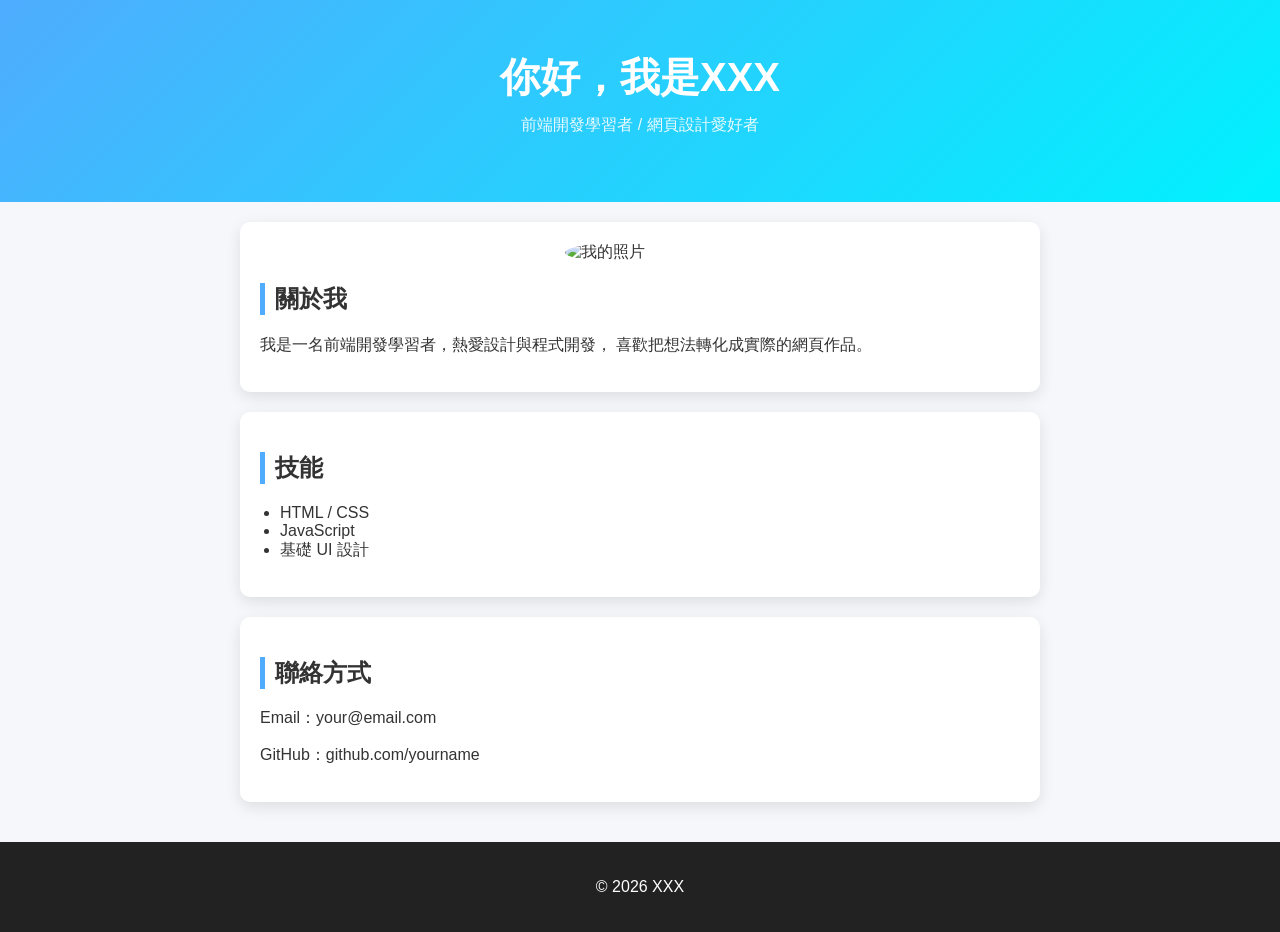
==== index.html @ 22369a3c "Finish introduction web" ====
<!DOCTYPE html>
<html lang="zh-Hant">
<head>
    <meta charset="UTF-8">
    <meta name="viewport" content="width=device-width, initial-scale=1.0">
    <title>我的自我介紹</title>

    <style>
        body {
            margin: 0;
            font-family: Arial, sans-serif;
            background: #f5f7fa;
            color: #333;
        }

        header {
            background: linear-gradient(135deg, #4facfe, #00f2fe);
            color: white;
            text-align: center;
            padding: 50px 20px;
        }

        header h1 {
            margin: 0;
            font-size: 2.5em;
        }

        header p {
            margin-top: 10px;
            opacity: 0.9;
        }

        .container {
            max-width: 800px;
            margin: auto;
            padding: 20px;
        }

        section {
            background: white;
            margin-bottom: 20px;
            padding: 20px;
            border-radius: 10px;
            box-shadow: 0 5px 15px rgba(0,0,0,0.1);
            animation: fadeIn 1s ease;
        }

        img {
            width: 150px;
            border-radius: 50%;
            display: block;
            margin: 0 auto 15px;
        }

        h2 {
            border-left: 5px solid #4facfe;
            padding-left: 10px;
        }

        ul {
            padding-left: 20px;
        }

        footer {
            text-align: center;
            padding: 20px;
            background: #222;
            color: white;
        }

        /* 簡單動畫 */
        @keyframes fadeIn {
            from {
                opacity: 0;
                transform: translateY(20px);
            }
            to {
                opacity: 1;
                transform: translateY(0);
            }
        }

        /* 手機版 */
        @media (max-width: 600px) {
            header h1 {
                font-size: 2em;
            }
        }
    </style>
</head>

<body>

<header>
    <h1>你好，我是XXX</h1>
    <p>前端開發學習者 / 網頁設計愛好者</p>
</header>

<div class="container">

    <section>
        <img src="your-photo.jpg" alt="我的照片">
        <h2>關於我</h2>
        <p>
            我是一名前端開發學習者，熱愛設計與程式開發，
            喜歡把想法轉化成實際的網頁作品。
        </p>
    </section>

    <section>
        <h2>技能</h2>
        <ul>
            <li>HTML / CSS</li>
            <li>JavaScript</li>
            <li>基礎 UI 設計</li>
        </ul>
    </section>

    <section>
        <h2>聯絡方式</h2>
        <p>Email：your@email.com</p>
        <p>GitHub：github.com/yourname</p>
    </section>

</div>

<footer>
    <p>© 2026 XXX</p>
</footer>

</body>
</html>
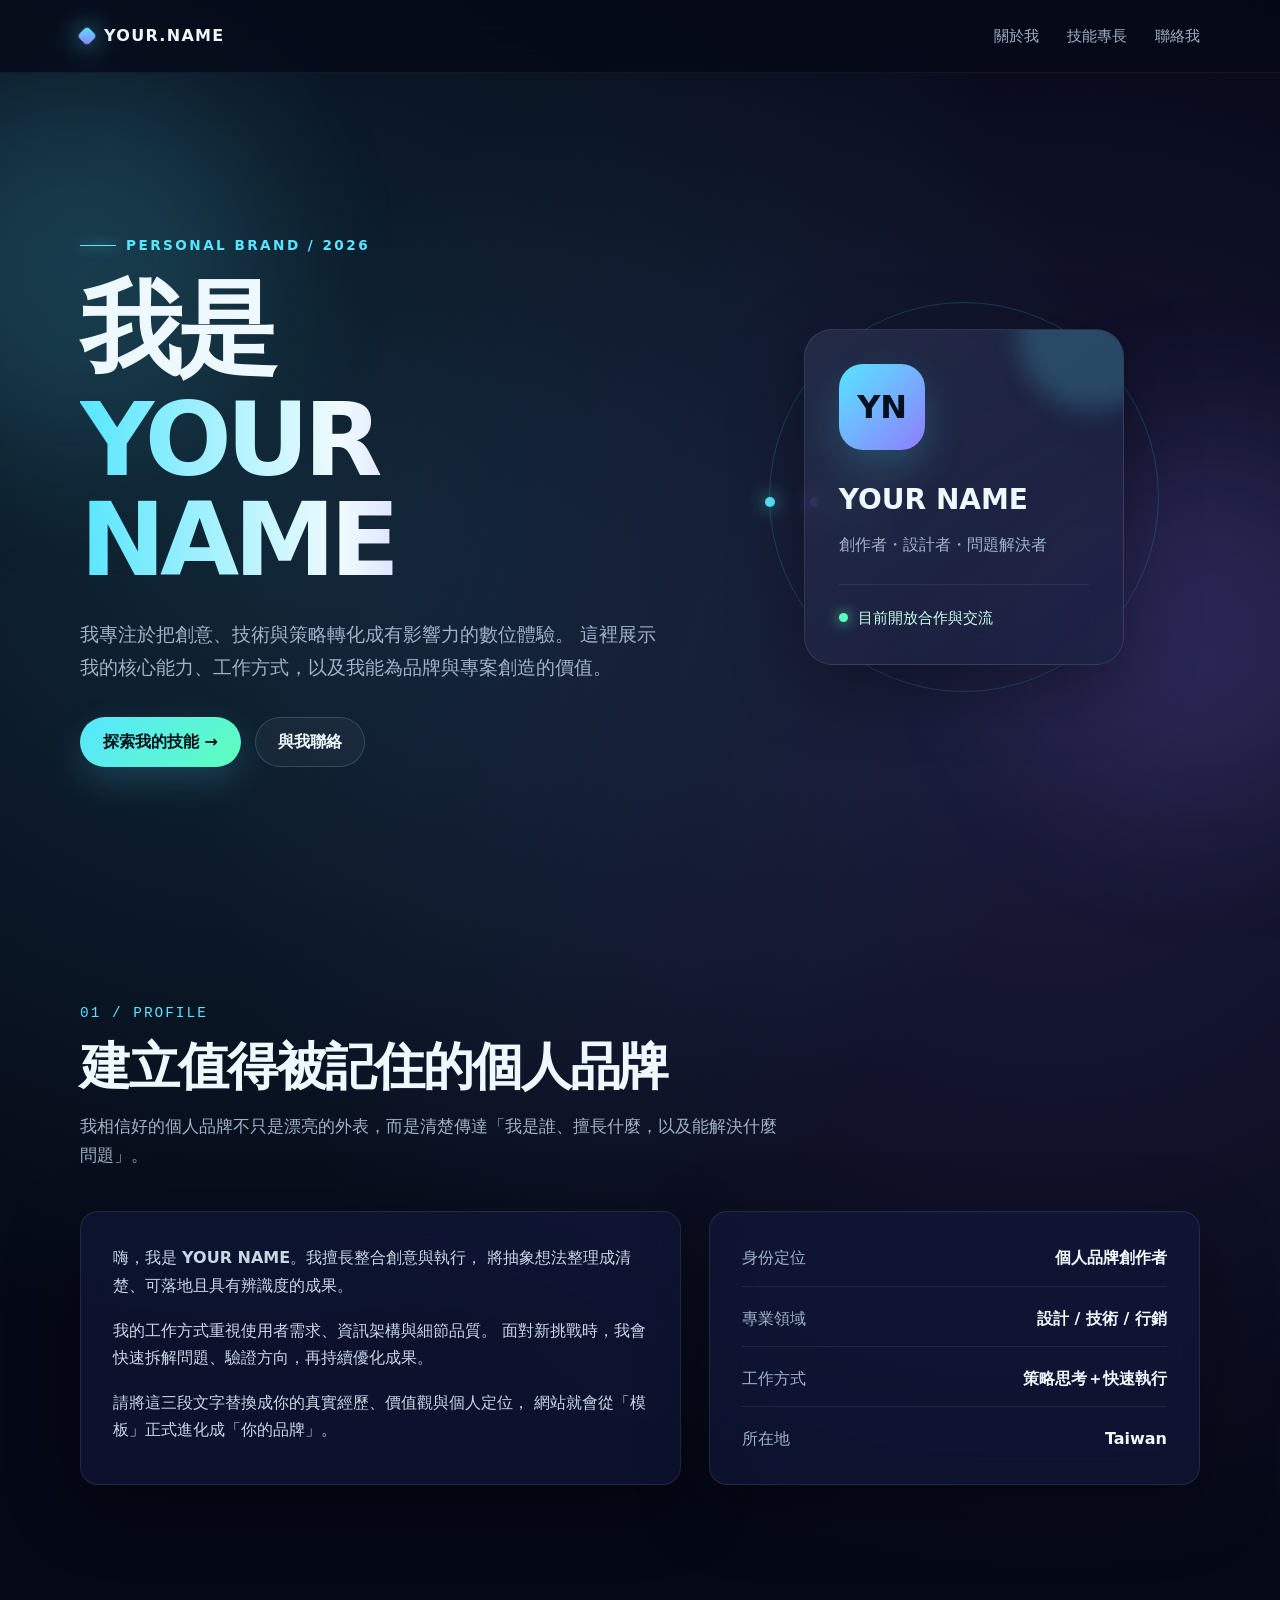
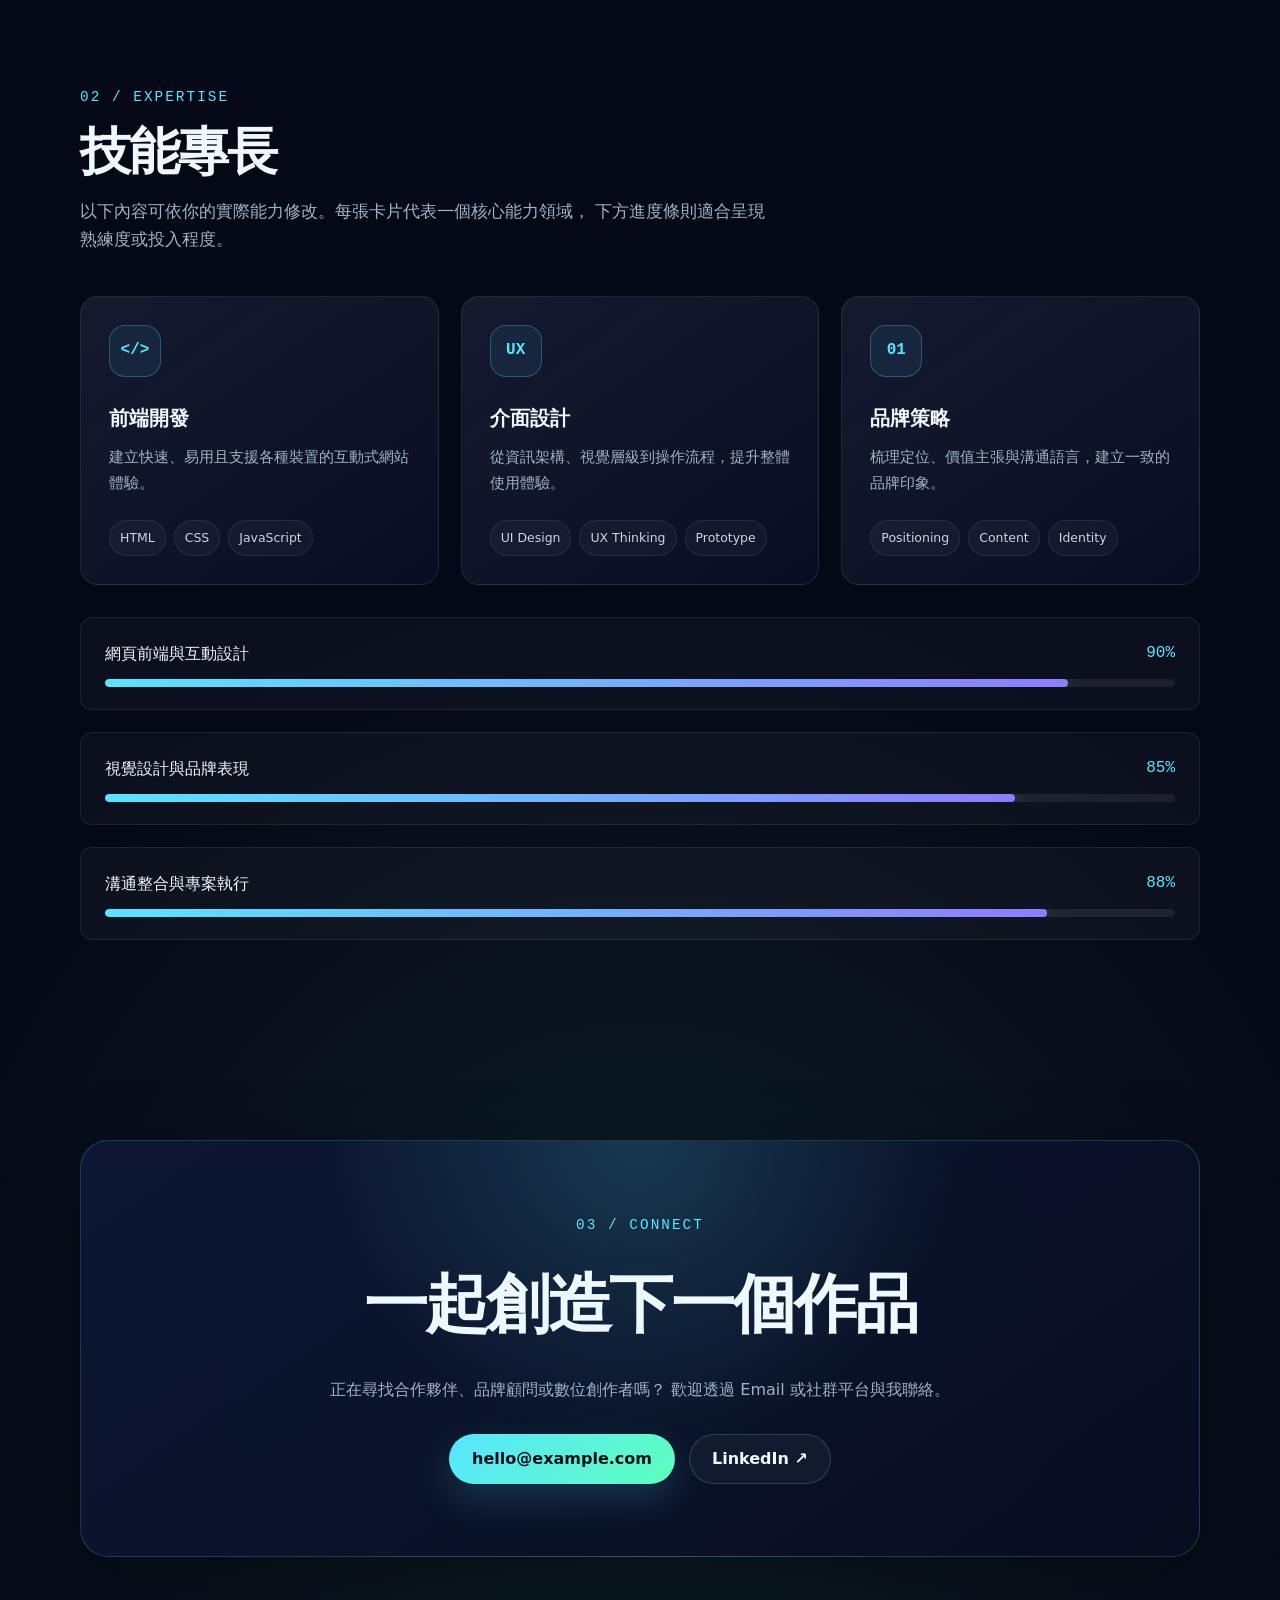
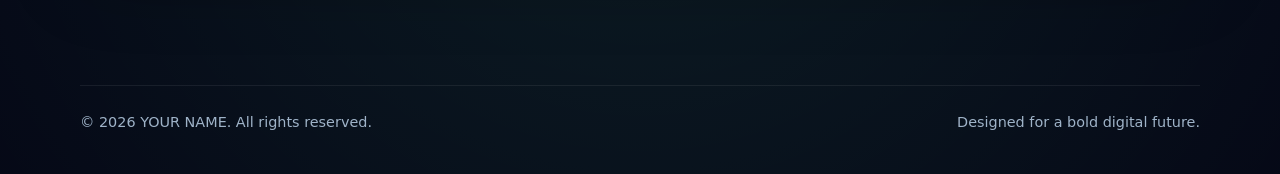
==== commit 8f54168f: "Finish introduction web" ====
--- a/index.html
+++ b/index.html
@@ -1,132 +1,1100 @@
 <!DOCTYPE html>
 <html lang="zh-Hant">
 <head>
-    <meta charset="UTF-8">
-    <meta name="viewport" content="width=device-width, initial-scale=1.0">
-    <title>我的自我介紹</title>
-
-    <style>
-        body {
-            margin: 0;
-            font-family: Arial, sans-serif;
-            background: #f5f7fa;
-            color: #333;
-        }
-
-        header {
-            background: linear-gradient(135deg, #4facfe, #00f2fe);
-            color: white;
-            text-align: center;
-            padding: 50px 20px;
-        }
-
-        header h1 {
-            margin: 0;
-            font-size: 2.5em;
-        }
-
-        header p {
-            margin-top: 10px;
-            opacity: 0.9;
-        }
-
-        .container {
-            max-width: 800px;
-            margin: auto;
-            padding: 20px;
-        }
-
-        section {
-            background: white;
-            margin-bottom: 20px;
-            padding: 20px;
-            border-radius: 10px;
-            box-shadow: 0 5px 15px rgba(0,0,0,0.1);
-            animation: fadeIn 1s ease;
-        }
-
-        img {
-            width: 150px;
-            border-radius: 50%;
-            display: block;
-            margin: 0 auto 15px;
-        }
-
-        h2 {
-            border-left: 5px solid #4facfe;
-            padding-left: 10px;
-        }
-
-        ul {
-            padding-left: 20px;
-        }
-
-        footer {
-            text-align: center;
-            padding: 20px;
-            background: #222;
-            color: white;
-        }
-
-        /* 簡單動畫 */
-        @keyframes fadeIn {
-            from {
-                opacity: 0;
-                transform: translateY(20px);
-            }
-            to {
-                opacity: 1;
-                transform: translateY(0);
-            }
-        }
-
-        /* 手機版 */
-        @media (max-width: 600px) {
-            header h1 {
-                font-size: 2em;
-            }
-        }
-    </style>
+  <meta charset="UTF-8" />
+  <meta name="viewport" content="width=device-width, initial-scale=1.0" />
+  <meta
+    name="description"
+    content="科技未來風格的個人品牌自我介紹網站，展示個人定位、技能專長與聯絡方式。"
+  />
+  <title>YOUR NAME｜個人品牌</title>
+
+  <style>
+    :root {
+      --bg: #050816;
+      --bg-soft: #0b1026;
+      --panel: rgba(17, 25, 58, 0.68);
+      --panel-strong: rgba(16, 25, 54, 0.92);
+      --line: rgba(130, 230, 255, 0.2);
+      --text: #eef8ff;
+      --muted: #9fb3c8;
+      --primary: #57e6ff;
+      --secondary: #8f7cff;
+      --accent: #5effbd;
+      --danger: #ff6e9c;
+      --shadow: 0 20px 70px rgba(0, 0, 0, 0.35);
+      --radius-lg: 28px;
+      --radius-md: 18px;
+      --radius-sm: 12px;
+      --max-width: 1120px;
+    }
+
+    * {
+      box-sizing: border-box;
+      margin: 0;
+      padding: 0;
+    }
+
+    html {
+      scroll-behavior: smooth;
+    }
+
+    body {
+      min-height: 100vh;
+      overflow-x: hidden;
+      color: var(--text);
+      background:
+        radial-gradient(circle at 20% 15%, rgba(87, 230, 255, 0.14), transparent 28%),
+        radial-gradient(circle at 82% 22%, rgba(143, 124, 255, 0.16), transparent 30%),
+        radial-gradient(circle at 50% 88%, rgba(94, 255, 189, 0.09), transparent 26%),
+        var(--bg);
+      font-family:
+        Inter, "Noto Sans TC", "PingFang TC", "Microsoft JhengHei",
+        system-ui, -apple-system, BlinkMacSystemFont, "Segoe UI", sans-serif;
+      line-height: 1.7;
+    }
+
+    body::before {
+      content: "";
+      position: fixed;
+      inset: 0;
+      z-index: -3;
+      pointer-events: none;
+      opacity: 0.35;
+      background-image:
+        linear-gradient(rgba(87, 230, 255, 0.04) 1px, transparent 1px),
+        linear-gradient(90deg, rgba(87, 230, 255, 0.04) 1px, transparent 1px);
+      background-size: 42px 42px;
+      mask-image: linear-gradient(to bottom, black, transparent 88%);
+    }
+
+    a {
+      color: inherit;
+      text-decoration: none;
+    }
+
+    button,
+    input,
+    textarea {
+      font: inherit;
+    }
+
+    img {
+      max-width: 100%;
+      display: block;
+    }
+
+    .page-glow {
+      position: fixed;
+      width: 380px;
+      height: 380px;
+      border-radius: 50%;
+      filter: blur(80px);
+      opacity: 0.16;
+      pointer-events: none;
+      z-index: -2;
+      animation: floatGlow 12s ease-in-out infinite alternate;
+    }
+
+    .glow-one {
+      top: 7%;
+      left: -120px;
+      background: var(--primary);
+    }
+
+    .glow-two {
+      right: -120px;
+      top: 48%;
+      background: var(--secondary);
+      animation-delay: -5s;
+    }
+
+    @keyframes floatGlow {
+      from { transform: translate3d(0, -20px, 0) scale(0.95); }
+      to { transform: translate3d(35px, 35px, 0) scale(1.08); }
+    }
+
+    .container {
+      width: min(calc(100% - 40px), var(--max-width));
+      margin-inline: auto;
+    }
+
+    .site-header {
+      position: sticky;
+      top: 0;
+      z-index: 1000;
+      backdrop-filter: blur(18px);
+      background: rgba(5, 8, 22, 0.7);
+      border-bottom: 1px solid rgba(255, 255, 255, 0.05);
+    }
+
+    .nav {
+      min-height: 72px;
+      display: flex;
+      align-items: center;
+      justify-content: space-between;
+      gap: 24px;
+    }
+
+    .brand {
+      display: inline-flex;
+      align-items: center;
+      gap: 10px;
+      font-weight: 800;
+      letter-spacing: 0.08em;
+    }
+
+    .brand-mark {
+      width: 14px;
+      height: 14px;
+      border-radius: 4px;
+      background: linear-gradient(135deg, var(--primary), var(--secondary));
+      box-shadow: 0 0 24px rgba(87, 230, 255, 0.8);
+      transform: rotate(45deg);
+    }
+
+    .nav-links {
+      display: flex;
+      align-items: center;
+      gap: 28px;
+      list-style: none;
+    }
+
+    .nav-links a {
+      position: relative;
+      color: var(--muted);
+      font-size: 0.95rem;
+      transition: color 0.25s ease;
+    }
+
+    .nav-links a::after {
+      content: "";
+      position: absolute;
+      left: 0;
+      bottom: -7px;
+      width: 100%;
+      height: 2px;
+      transform: scaleX(0);
+      transform-origin: right;
+      background: linear-gradient(90deg, var(--primary), var(--secondary));
+      transition: transform 0.25s ease;
+    }
+
+    .nav-links a:hover,
+    .nav-links a:focus-visible {
+      color: var(--text);
+    }
+
+    .nav-links a:hover::after,
+    .nav-links a:focus-visible::after {
+      transform: scaleX(1);
+      transform-origin: left;
+    }
+
+    .menu-button {
+      display: none;
+      width: 44px;
+      height: 44px;
+      border: 1px solid var(--line);
+      border-radius: 12px;
+      background: rgba(255, 255, 255, 0.04);
+      color: var(--text);
+      cursor: pointer;
+    }
+
+    .hero {
+      min-height: calc(100vh - 72px);
+      display: grid;
+      grid-template-columns: 1.1fr 0.9fr;
+      align-items: center;
+      gap: 70px;
+      padding: 90px 0 70px;
+    }
+
+    .eyebrow {
+      display: inline-flex;
+      align-items: center;
+      gap: 10px;
+      margin-bottom: 22px;
+      color: var(--primary);
+      font-size: 0.85rem;
+      font-weight: 800;
+      letter-spacing: 0.18em;
+      text-transform: uppercase;
+    }
+
+    .eyebrow::before {
+      content: "";
+      width: 36px;
+      height: 1px;
+      background: currentColor;
+      box-shadow: 0 0 12px currentColor;
+    }
+
+    .hero h1 {
+      max-width: 760px;
+      font-size: clamp(3rem, 8vw, 6.8rem);
+      line-height: 0.98;
+      letter-spacing: -0.055em;
+    }
+
+    .hero h1 span {
+      display: block;
+      margin-top: 10px;
+      color: transparent;
+      background: linear-gradient(90deg, var(--primary), #f0fbff 45%, var(--secondary));
+      background-clip: text;
+      -webkit-background-clip: text;
+    }
+
+    .hero-copy {
+      max-width: 650px;
+      margin-top: 28px;
+      color: var(--muted);
+      font-size: clamp(1rem, 2vw, 1.18rem);
+    }
+
+    .hero-actions {
+      display: flex;
+      flex-wrap: wrap;
+      gap: 14px;
+      margin-top: 34px;
+    }
+
+    .button {
+      min-height: 50px;
+      display: inline-flex;
+      align-items: center;
+      justify-content: center;
+      gap: 10px;
+      padding: 0 22px;
+      border: 1px solid transparent;
+      border-radius: 999px;
+      font-weight: 800;
+      transition:
+        transform 0.25s ease,
+        box-shadow 0.25s ease,
+        border-color 0.25s ease;
+    }
+
+    .button:hover {
+      transform: translateY(-3px);
+    }
+
+    .button-primary {
+      color: #041019;
+      background: linear-gradient(135deg, var(--primary), var(--accent));
+      box-shadow: 0 14px 36px rgba(87, 230, 255, 0.18);
+    }
+
+    .button-primary:hover {
+      box-shadow: 0 18px 42px rgba(87, 230, 255, 0.32);
+    }
+
+    .button-ghost {
+      color: var(--text);
+      background: rgba(255, 255, 255, 0.04);
+      border-color: var(--line);
+    }
+
+    .button-ghost:hover {
+      border-color: rgba(87, 230, 255, 0.6);
+    }
+
+    .hero-panel {
+      position: relative;
+      min-height: 500px;
+      display: grid;
+      place-items: center;
+    }
+
+    .orbit {
+      position: absolute;
+      border: 1px solid rgba(87, 230, 255, 0.18);
+      border-radius: 50%;
+      animation: rotate 18s linear infinite;
+    }
+
+    .orbit-one {
+      width: 390px;
+      height: 390px;
+    }
+
+    .orbit-two {
+      width: 300px;
+      height: 300px;
+      animation-duration: 12s;
+      animation-direction: reverse;
+      border-style: dashed;
+    }
+
+    .orbit-three {
+      width: 220px;
+      height: 220px;
+      animation-duration: 8s;
+    }
+
+    .orbit::after {
+      content: "";
+      position: absolute;
+      top: 50%;
+      left: -5px;
+      width: 10px;
+      height: 10px;
+      border-radius: 50%;
+      background: var(--primary);
+      box-shadow: 0 0 18px var(--primary);
+    }
+
+    .orbit-two::after {
+      background: var(--secondary);
+      box-shadow: 0 0 18px var(--secondary);
+    }
+
+    .orbit-three::after {
+      background: var(--accent);
+      box-shadow: 0 0 18px var(--accent);
+    }
+
+    @keyframes rotate {
+      to { transform: rotate(360deg); }
+    }
+
+    .identity-card {
+      position: relative;
+      z-index: 3;
+      width: min(320px, 82vw);
+      padding: 34px;
+      border: 1px solid rgba(255, 255, 255, 0.1);
+      border-radius: var(--radius-lg);
+      background:
+        linear-gradient(145deg, rgba(255, 255, 255, 0.08), rgba(255, 255, 255, 0.025)),
+        var(--panel);
+      backdrop-filter: blur(18px);
+      box-shadow: var(--shadow);
+      overflow: hidden;
+    }
+
+    .identity-card::before {
+      content: "";
+      position: absolute;
+      width: 150px;
+      height: 150px;
+      top: -70px;
+      right: -45px;
+      border-radius: 50%;
+      background: rgba(87, 230, 255, 0.2);
+      filter: blur(12px);
+    }
+
+    .avatar {
+      width: 86px;
+      height: 86px;
+      display: grid;
+      place-items: center;
+      margin-bottom: 26px;
+      border-radius: 24px;
+      color: #07101f;
+      background: linear-gradient(135deg, var(--primary), var(--secondary));
+      font-size: 2rem;
+      font-weight: 900;
+      box-shadow: 0 18px 40px rgba(87, 230, 255, 0.2);
+    }
+
+    .identity-card h2 {
+      font-size: 1.75rem;
+    }
+
+    .identity-card p {
+      margin-top: 8px;
+      color: var(--muted);
+    }
+
+    .status {
+      display: flex;
+      align-items: center;
+      gap: 10px;
+      margin-top: 26px;
+      padding-top: 20px;
+      border-top: 1px solid rgba(255, 255, 255, 0.08);
+      color: #c8ffec;
+      font-size: 0.92rem;
+    }
+
+    .status-dot {
+      width: 9px;
+      height: 9px;
+      border-radius: 50%;
+      background: var(--accent);
+      box-shadow: 0 0 14px var(--accent);
+      animation: pulse 1.8s ease-in-out infinite;
+    }
+
+    @keyframes pulse {
+      50% { opacity: 0.45; transform: scale(0.8); }
+    }
+
+    section {
+      padding: 100px 0;
+    }
+
+    .section-heading {
+      max-width: 700px;
+      margin-bottom: 42px;
+    }
+
+    .section-number {
+      display: block;
+      margin-bottom: 12px;
+      color: var(--primary);
+      font-family: ui-monospace, SFMono-Regular, Menlo, Consolas, monospace;
+      font-size: 0.9rem;
+      letter-spacing: 0.14em;
+    }
+
+    .section-heading h2 {
+      font-size: clamp(2rem, 4vw, 3.6rem);
+      line-height: 1.15;
+      letter-spacing: -0.04em;
+    }
+
+    .section-heading p {
+      margin-top: 16px;
+      color: var(--muted);
+      font-size: 1.05rem;
+    }
+
+    .about-grid {
+      display: grid;
+      grid-template-columns: 1.1fr 0.9fr;
+      gap: 28px;
+    }
+
+    .glass-card {
+      position: relative;
+      padding: 32px;
+      border: 1px solid rgba(255, 255, 255, 0.09);
+      border-radius: var(--radius-md);
+      background: var(--panel);
+      backdrop-filter: blur(16px);
+      box-shadow: var(--shadow);
+      overflow: hidden;
+    }
+
+    .glass-card::after {
+      content: "";
+      position: absolute;
+      inset: 0;
+      pointer-events: none;
+      background: linear-gradient(
+        120deg,
+        transparent 20%,
+        rgba(255, 255, 255, 0.05) 45%,
+        transparent 70%
+      );
+      transform: translateX(-100%);
+      transition: transform 0.7s ease;
+    }
+
+    .glass-card:hover::after {
+      transform: translateX(100%);
+    }
+
+    .about-copy p + p {
+      margin-top: 18px;
+    }
+
+    .about-copy p {
+      color: #c9d7e6;
+    }
+
+    .data-list {
+      display: grid;
+      gap: 18px;
+      list-style: none;
+    }
+
+    .data-list li {
+      display: flex;
+      justify-content: space-between;
+      gap: 20px;
+      padding-bottom: 14px;
+      border-bottom: 1px solid rgba(255, 255, 255, 0.08);
+    }
+
+    .data-list li:last-child {
+      border-bottom: 0;
+      padding-bottom: 0;
+    }
+
+    .data-list span:first-child {
+      color: var(--muted);
+    }
+
+    .data-list strong {
+      text-align: right;
+      font-weight: 700;
+    }
+
+    .skills-grid {
+      display: grid;
+      grid-template-columns: repeat(3, 1fr);
+      gap: 22px;
+    }
+
+    .skill-card {
+      min-height: 270px;
+      display: flex;
+      flex-direction: column;
+      padding: 28px;
+      border: 1px solid rgba(255, 255, 255, 0.09);
+      border-radius: var(--radius-md);
+      background:
+        linear-gradient(145deg, rgba(255, 255, 255, 0.055), transparent),
+        rgba(9, 16, 40, 0.78);
+      transition:
+        transform 0.28s ease,
+        border-color 0.28s ease,
+        box-shadow 0.28s ease;
+    }
+
+    .skill-card:hover {
+      transform: translateY(-8px);
+      border-color: rgba(87, 230, 255, 0.42);
+      box-shadow: 0 24px 55px rgba(0, 0, 0, 0.3);
+    }
+
+    .skill-icon {
+      width: 52px;
+      height: 52px;
+      display: grid;
+      place-items: center;
+      margin-bottom: 24px;
+      border: 1px solid rgba(87, 230, 255, 0.28);
+      border-radius: 16px;
+      background: rgba(87, 230, 255, 0.07);
+      color: var(--primary);
+      font-family: ui-monospace, SFMono-Regular, Menlo, Consolas, monospace;
+      font-weight: 900;
+    }
+
+    .skill-card h3 {
+      font-size: 1.25rem;
+    }
+
+    .skill-card p {
+      margin-top: 10px;
+      color: var(--muted);
+      font-size: 0.95rem;
+    }
+
+    .skill-tags {
+      display: flex;
+      flex-wrap: wrap;
+      gap: 8px;
+      margin-top: auto;
+      padding-top: 24px;
+    }
+
+    .skill-tags span {
+      padding: 6px 10px;
+      border: 1px solid rgba(255, 255, 255, 0.08);
+      border-radius: 999px;
+      color: #c7d6e5;
+      background: rgba(255, 255, 255, 0.035);
+      font-size: 0.78rem;
+    }
+
+    .progress-list {
+      display: grid;
+      gap: 22px;
+      margin-top: 32px;
+    }
+
+    .progress-item {
+      padding: 22px 24px;
+      border: 1px solid rgba(255, 255, 255, 0.08);
+      border-radius: var(--radius-sm);
+      background: rgba(255, 255, 255, 0.03);
+    }
+
+    .progress-top {
+      display: flex;
+      justify-content: space-between;
+      gap: 18px;
+      margin-bottom: 12px;
+    }
+
+    .progress-top span:last-child {
+      color: var(--primary);
+      font-family: ui-monospace, SFMono-Regular, Menlo, Consolas, monospace;
+    }
+
+    .progress-track {
+      height: 8px;
+      overflow: hidden;
+      border-radius: 999px;
+      background: rgba(255, 255, 255, 0.07);
+    }
+
+    .progress-bar {
+      width: 0;
+      height: 100%;
+      border-radius: inherit;
+      background: linear-gradient(90deg, var(--primary), var(--secondary));
+      box-shadow: 0 0 20px rgba(87, 230, 255, 0.32);
+      transition: width 1.3s cubic-bezier(0.2, 0.8, 0.2, 1);
+    }
+
+    .cta-card {
+      padding: clamp(34px, 7vw, 72px);
+      text-align: center;
+      border: 1px solid rgba(87, 230, 255, 0.2);
+      border-radius: var(--radius-lg);
+      background:
+        radial-gradient(circle at 50% 0%, rgba(87, 230, 255, 0.17), transparent 45%),
+        linear-gradient(145deg, rgba(14, 24, 54, 0.95), rgba(8, 13, 32, 0.95));
+      box-shadow: var(--shadow);
+    }
+
+    .cta-card h2 {
+      font-size: clamp(2rem, 5vw, 4rem);
+      letter-spacing: -0.04em;
+    }
+
+    .cta-card p {
+      max-width: 680px;
+      margin: 18px auto 0;
+      color: var(--muted);
+    }
+
+    .cta-actions {
+      display: flex;
+      justify-content: center;
+      flex-wrap: wrap;
+      gap: 14px;
+      margin-top: 30px;
+    }
+
+    footer {
+      padding: 28px 0 40px;
+      color: var(--muted);
+      font-size: 0.9rem;
+    }
+
+    .footer-inner {
+      display: flex;
+      justify-content: space-between;
+      gap: 18px;
+      padding-top: 24px;
+      border-top: 1px solid rgba(255, 255, 255, 0.07);
+    }
+
+    .reveal {
+      opacity: 0;
+      transform: translateY(28px);
+      transition:
+        opacity 0.7s ease,
+        transform 0.7s ease;
+    }
+
+    .reveal.is-visible {
+      opacity: 1;
+      transform: translateY(0);
+    }
+
+    :focus-visible {
+      outline: 3px solid rgba(87, 230, 255, 0.45);
+      outline-offset: 4px;
+    }
+
+    @media (max-width: 900px) {
+      .hero,
+      .about-grid {
+        grid-template-columns: 1fr;
+      }
+
+      .hero {
+        gap: 20px;
+        padding-top: 72px;
+      }
+
+      .hero-panel {
+        min-height: 460px;
+      }
+
+      .skills-grid {
+        grid-template-columns: repeat(2, 1fr);
+      }
+    }
+
+    @media (max-width: 680px) {
+      .container {
+        width: min(calc(100% - 28px), var(--max-width));
+      }
+
+      .menu-button {
+        display: inline-grid;
+        place-items: center;
+      }
+
+      .nav-links {
+        position: absolute;
+        top: 72px;
+        left: 14px;
+        right: 14px;
+        display: none;
+        flex-direction: column;
+        align-items: stretch;
+        gap: 4px;
+        padding: 14px;
+        border: 1px solid rgba(255, 255, 255, 0.08);
+        border-radius: 16px;
+        background: rgba(5, 8, 22, 0.96);
+        box-shadow: var(--shadow);
+      }
+
+      .nav-links.is-open {
+        display: flex;
+      }
+
+      .nav-links a {
+        display: block;
+        padding: 12px;
+        border-radius: 10px;
+      }
+
+      .nav-links a:hover {
+        background: rgba(255, 255, 255, 0.05);
+      }
+
+      .nav-links a::after {
+        display: none;
+      }
+
+      section {
+        padding: 76px 0;
+      }
+
+      .hero h1 {
+        font-size: clamp(3rem, 16vw, 5.2rem);
+      }
+
+      .hero-panel {
+        min-height: 400px;
+      }
+
+      .orbit-one {
+        width: 320px;
+        height: 320px;
+      }
+
+      .orbit-two {
+        width: 250px;
+        height: 250px;
+      }
+
+      .orbit-three {
+        width: 180px;
+        height: 180px;
+      }
+
+      .skills-grid {
+        grid-template-columns: 1fr;
+      }
+
+      .footer-inner {
+        flex-direction: column;
+      }
+    }
+
+    @media (prefers-reduced-motion: reduce) {
+      *,
+      *::before,
+      *::after {
+        scroll-behavior: auto !important;
+        animation-duration: 0.01ms !important;
+        animation-iteration-count: 1 !important;
+        transition-duration: 0.01ms !important;
+      }
+    }
+  </style>
 </head>
 
 <body>
-
-<header>
-    <h1>你好，我是XXX</h1>
-    <p>前端開發學習者 / 網頁設計愛好者</p>
-</header>
-
-<div class="container">
-
-    <section>
-        <img src="your-photo.jpg" alt="我的照片">
-        <h2>關於我</h2>
-        <p>
-            我是一名前端開發學習者，熱愛設計與程式開發，
-            喜歡把想法轉化成實際的網頁作品。
+  <div class="page-glow glow-one"></div>
+  <div class="page-glow glow-two"></div>
+
+  <header class="site-header">
+    <div class="container nav">
+      <a class="brand" href="#home" aria-label="回到首頁">
+        <span class="brand-mark" aria-hidden="true"></span>
+        <span>YOUR.NAME</span>
+      </a>
+
+      <button
+        class="menu-button"
+        type="button"
+        aria-label="開啟導覽選單"
+        aria-expanded="false"
+        aria-controls="main-navigation"
+      >
+        ☰
+      </button>
+
+      <ul class="nav-links" id="main-navigation">
+        <li><a href="#about">關於我</a></li>
+        <li><a href="#skills">技能專長</a></li>
+        <li><a href="#contact">聯絡我</a></li>
+      </ul>
+    </div>
+  </header>
+
+  <main>
+    <section class="container hero" id="home">
+      <div class="hero-content reveal">
+        <p class="eyebrow">Personal Brand / 2026</p>
+        <h1>
+          我是
+          <span>YOUR NAME</span>
+        </h1>
+        <p class="hero-copy">
+          我專注於把創意、技術與策略轉化成有影響力的數位體驗。
+          這裡展示我的核心能力、工作方式，以及我能為品牌與專案創造的價值。
         </p>
+
+        <div class="hero-actions">
+          <a class="button button-primary" href="#skills">探索我的技能 →</a>
+          <a class="button button-ghost" href="mailto:hello@example.com">與我聯絡</a>
+        </div>
+      </div>
+
+      <div class="hero-panel reveal" aria-label="個人品牌視覺">
+        <div class="orbit orbit-one"></div>
+        <div class="orbit orbit-two"></div>
+        <div class="orbit orbit-three"></div>
+
+        <article class="identity-card">
+          <div class="avatar" aria-hidden="true">YN</div>
+          <h2>YOUR NAME</h2>
+          <p>創作者・設計者・問題解決者</p>
+          <div class="status">
+            <span class="status-dot" aria-hidden="true"></span>
+            目前開放合作與交流
+          </div>
+        </article>
+      </div>
     </section>
 
-    <section>
-        <h2>技能</h2>
-        <ul>
-            <li>HTML / CSS</li>
-            <li>JavaScript</li>
-            <li>基礎 UI 設計</li>
-        </ul>
+    <section id="about">
+      <div class="container">
+        <div class="section-heading reveal">
+          <span class="section-number">01 / PROFILE</span>
+          <h2>建立值得被記住的個人品牌</h2>
+          <p>
+            我相信好的個人品牌不只是漂亮的外表，而是清楚傳達「我是誰、擅長什麼，以及能解決什麼問題」。
+          </p>
+        </div>
+
+        <div class="about-grid">
+          <article class="glass-card about-copy reveal">
+            <p>
+              嗨，我是 <strong>YOUR NAME</strong>。我擅長整合創意與執行，
+              將抽象想法整理成清楚、可落地且具有辨識度的成果。
+            </p>
+            <p>
+              我的工作方式重視使用者需求、資訊架構與細節品質。
+              面對新挑戰時，我會快速拆解問題、驗證方向，再持續優化成果。
+            </p>
+            <p>
+              請將這三段文字替換成你的真實經歷、價值觀與個人定位，
+              網站就會從「模板」正式進化成「你的品牌」。
+            </p>
+          </article>
+
+          <aside class="glass-card reveal">
+            <ul class="data-list">
+              <li>
+                <span>身份定位</span>
+                <strong>個人品牌創作者</strong>
+              </li>
+              <li>
+                <span>專業領域</span>
+                <strong>設計 / 技術 / 行銷</strong>
+              </li>
+              <li>
+                <span>工作方式</span>
+                <strong>策略思考＋快速執行</strong>
+              </li>
+              <li>
+                <span>所在地</span>
+                <strong>Taiwan</strong>
+              </li>
+            </ul>
+          </aside>
+        </div>
+      </div>
     </section>
 
-    <section>
-        <h2>聯絡方式</h2>
-        <p>Email：your@email.com</p>
-        <p>GitHub：github.com/yourname</p>
+    <section id="skills">
+      <div class="container">
+        <div class="section-heading reveal">
+          <span class="section-number">02 / EXPERTISE</span>
+          <h2>技能專長</h2>
+          <p>
+            以下內容可依你的實際能力修改。每張卡片代表一個核心能力領域，
+            下方進度條則適合呈現熟練度或投入程度。
+          </p>
+        </div>
+
+        <div class="skills-grid">
+          <article class="skill-card reveal">
+            <div class="skill-icon">&lt;/&gt;</div>
+            <h3>前端開發</h3>
+            <p>建立快速、易用且支援各種裝置的互動式網站體驗。</p>
+            <div class="skill-tags">
+              <span>HTML</span>
+              <span>CSS</span>
+              <span>JavaScript</span>
+            </div>
+          </article>
+
+          <article class="skill-card reveal">
+            <div class="skill-icon">UX</div>
+            <h3>介面設計</h3>
+            <p>從資訊架構、視覺層級到操作流程，提升整體使用體驗。</p>
+            <div class="skill-tags">
+              <span>UI Design</span>
+              <span>UX Thinking</span>
+              <span>Prototype</span>
+            </div>
+          </article>
+
+          <article class="skill-card reveal">
+            <div class="skill-icon">01</div>
+            <h3>品牌策略</h3>
+            <p>梳理定位、價值主張與溝通語言，建立一致的品牌印象。</p>
+            <div class="skill-tags">
+              <span>Positioning</span>
+              <span>Content</span>
+              <span>Identity</span>
+            </div>
+          </article>
+        </div>
+
+        <div class="progress-list reveal">
+          <div class="progress-item">
+            <div class="progress-top">
+              <span>網頁前端與互動設計</span>
+              <span>90%</span>
+            </div>
+            <div class="progress-track">
+              <div class="progress-bar" data-progress="90"></div>
+            </div>
+          </div>
+
+          <div class="progress-item">
+            <div class="progress-top">
+              <span>視覺設計與品牌表現</span>
+              <span>85%</span>
+            </div>
+            <div class="progress-track">
+              <div class="progress-bar" data-progress="85"></div>
+            </div>
+          </div>
+
+          <div class="progress-item">
+            <div class="progress-top">
+              <span>溝通整合與專案執行</span>
+              <span>88%</span>
+            </div>
+            <div class="progress-track">
+              <div class="progress-bar" data-progress="88"></div>
+            </div>
+          </div>
+        </div>
+      </div>
     </section>
 
-</div>
-
-<footer>
-    <p>© 2026 XXX</p>
-</footer>
-
+    <section id="contact">
+      <div class="container">
+        <div class="cta-card reveal">
+          <span class="section-number">03 / CONNECT</span>
+          <h2>一起創造下一個作品</h2>
+          <p>
+            正在尋找合作夥伴、品牌顧問或數位創作者嗎？
+            歡迎透過 Email 或社群平台與我聯絡。
+          </p>
+
+          <div class="cta-actions">
+            <a class="button button-primary" href="mailto:hello@example.com">
+              hello@example.com
+            </a>
+            <a
+              class="button button-ghost"
+              href="https://www.linkedin.com/"
+              target="_blank"
+              rel="noopener noreferrer"
+            >
+              LinkedIn ↗
+            </a>
+          </div>
+        </div>
+      </div>
+    </section>
+  </main>
+
+  <footer>
+    <div class="container footer-inner">
+      <p>© <span id="current-year"></span> YOUR NAME. All rights reserved.</p>
+      <p>Designed for a bold digital future.</p>
+    </div>
+  </footer>
+
+  <script>
+    const menuButton = document.querySelector(".menu-button");
+    const navLinks = document.querySelector(".nav-links");
+    const navAnchors = document.querySelectorAll(".nav-links a");
+    const revealElements = document.querySelectorAll(".reveal");
+    const progressBars = document.querySelectorAll(".progress-bar");
+
+    menuButton.addEventListener("click", () => {
+      const isOpen = navLinks.classList.toggle("is-open");
+      menuButton.setAttribute("aria-expanded", String(isOpen));
+      menuButton.textContent = isOpen ? "✕" : "☰";
+    });
+
+    navAnchors.forEach((anchor) => {
+      anchor.addEventListener("click", () => {
+        navLinks.classList.remove("is-open");
+        menuButton.setAttribute("aria-expanded", "false");
+        menuButton.textContent = "☰";
+      });
+    });
+
+    const observer = new IntersectionObserver(
+      (entries) => {
+        entries.forEach((entry) => {
+          if (!entry.isIntersecting) return;
+
+          entry.target.classList.add("is-visible");
+
+          if (entry.target.classList.contains("progress-list")) {
+            progressBars.forEach((bar) => {
+              bar.style.width = `${bar.dataset.progress}%`;
+            });
+          }
+
+          observer.unobserve(entry.target);
+        });
+      },
+      { threshold: 0.16 }
+    );
+
+    revealElements.forEach((element) => observer.observe(element));
+
+    document.getElementById("current-year").textContent =
+      new Date().getFullYear();
+  </script>
 </body>
-</html>+</html>
